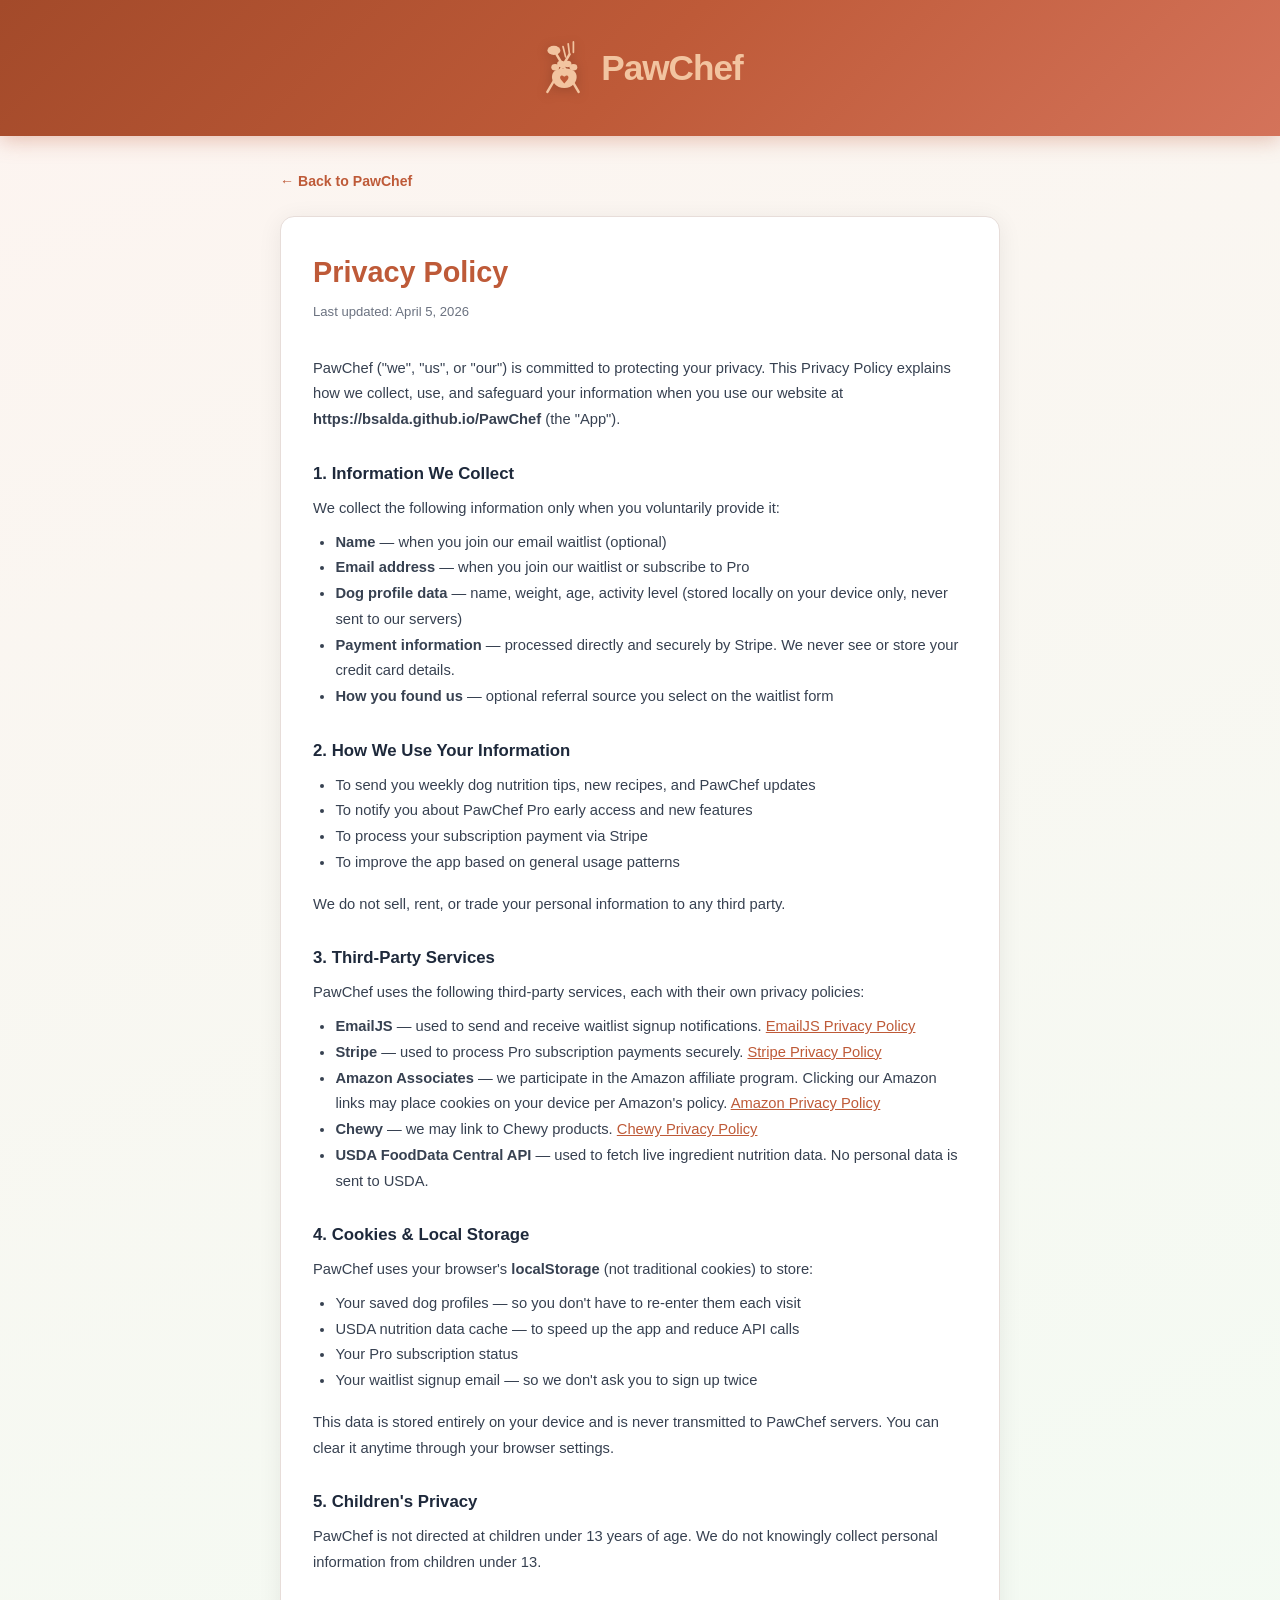
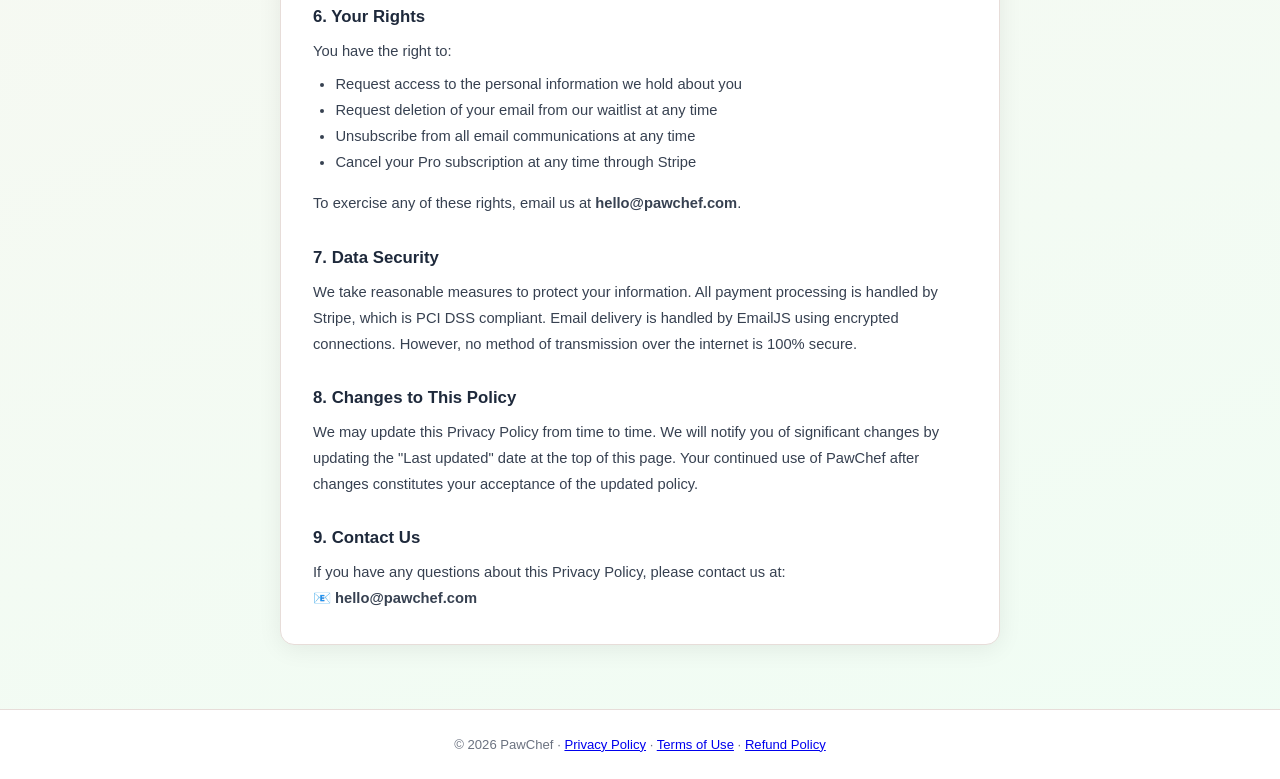
==== privacy.html @ 1a8716ff "Add files via upload" ====
<!DOCTYPE html>
<html lang="en">
<head>
  <meta charset="UTF-8" />
  <meta name="viewport" content="width=device-width, initial-scale=1.0" />
  <title>Privacy Policy — PawChef</title>
  <link rel="stylesheet" href="styles.css" />
  <style>
    .legal-body { max-width: 760px; margin: 0 auto; padding: 2rem 1.25rem 4rem; }
    .legal-body h1 { font-size: 1.8rem; font-weight: 800; color: var(--primary); margin-bottom: .35rem; }
    .legal-body .last-updated { font-size: .82rem; color: var(--text-muted); margin-bottom: 2rem; }
    .legal-body h2 { font-size: 1.05rem; font-weight: 700; margin: 1.75rem 0 .5rem; color: var(--text); }
    .legal-body p, .legal-body li { font-size: .92rem; line-height: 1.75; color: #374151; }
    .legal-body ul { padding-left: 1.4rem; margin: .5rem 0 1rem; }
    .legal-body a { color: var(--primary); }
    .legal-back { display: inline-flex; align-items: center; gap: .4rem; font-size: .88rem; font-weight: 600; color: var(--primary); text-decoration: none; margin-bottom: 1.5rem; }
    .legal-back:hover { text-decoration: underline; }
    .legal-card { background: #fff; border: 1px solid var(--border); border-radius: var(--radius); padding: 2rem; box-shadow: var(--shadow); }
  </style>
</head>
<body>
  <header class="header">
    <div class="header-inner">
      <div class="logo">
        <svg class="logo-img" xmlns="http://www.w3.org/2000/svg" viewBox="0 0 80 88">
          <line x1="16" y1="80" x2="50" y2="22" stroke="#F2C4A0" stroke-width="3.8" stroke-linecap="round"/>
          <line x1="44" y1="26" x2="40" y2="10" stroke="#F2C4A0" stroke-width="2.6" stroke-linecap="round"/>
          <line x1="50" y1="22" x2="48" y2="6"  stroke="#F2C4A0" stroke-width="2.6" stroke-linecap="round"/>
          <line x1="56" y1="19" x2="56" y2="3"  stroke="#F2C4A0" stroke-width="2.6" stroke-linecap="round"/>
          <line x1="64" y1="80" x2="30" y2="22" stroke="#F2C4A0" stroke-width="3.8" stroke-linecap="round"/>
          <ellipse cx="26" cy="16" rx="10" ry="7" fill="#F2C4A0"/>
          <ellipse cx="28" cy="42" rx="6" ry="5" fill="#F2C4A0"/>
          <ellipse cx="37" cy="37" rx="6" ry="5" fill="#F2C4A0"/>
          <ellipse cx="47" cy="37" rx="6" ry="5" fill="#F2C4A0"/>
          <ellipse cx="56" cy="42" rx="6" ry="5" fill="#F2C4A0"/>
          <path d="M42 74 C29 74 23 64 23 57 C23 48 30 44 42 44 C54 44 61 48 61 57 C61 64 55 74 42 74 Z" fill="#F2C4A0"/>
          <path d="M42 67 L37 61 C34.5 58 35.5 54.5 38.5 54.5 C40 54.5 42 56.5 42 56.5 C42 56.5 44 54.5 45.5 54.5 C48.5 54.5 49.5 58 47 61 Z" fill="#BE5A38"/>
        </svg>
        <span class="logo-text">PawChef</span>
      </div>
    </div>
  </header>

  <div class="legal-body">
    <a href="index.html" class="legal-back">← Back to PawChef</a>
    <div class="legal-card">
      <h1>Privacy Policy</h1>
      <p class="last-updated">Last updated: April 5, 2026</p>

      <p>PawChef ("we", "us", or "our") is committed to protecting your privacy. This Privacy Policy explains how we collect, use, and safeguard your information when you use our website at <strong>https://bsalda.github.io/PawChef</strong> (the "App").</p>

      <h2>1. Information We Collect</h2>
      <p>We collect the following information only when you voluntarily provide it:</p>
      <ul>
        <li><strong>Name</strong> — when you join our email waitlist (optional)</li>
        <li><strong>Email address</strong> — when you join our waitlist or subscribe to Pro</li>
        <li><strong>Dog profile data</strong> — name, weight, age, activity level (stored locally on your device only, never sent to our servers)</li>
        <li><strong>Payment information</strong> — processed directly and securely by Stripe. We never see or store your credit card details.</li>
        <li><strong>How you found us</strong> — optional referral source you select on the waitlist form</li>
      </ul>

      <h2>2. How We Use Your Information</h2>
      <ul>
        <li>To send you weekly dog nutrition tips, new recipes, and PawChef updates</li>
        <li>To notify you about PawChef Pro early access and new features</li>
        <li>To process your subscription payment via Stripe</li>
        <li>To improve the app based on general usage patterns</li>
      </ul>
      <p>We do not sell, rent, or trade your personal information to any third party.</p>

      <h2>3. Third-Party Services</h2>
      <p>PawChef uses the following third-party services, each with their own privacy policies:</p>
      <ul>
        <li><strong>EmailJS</strong> — used to send and receive waitlist signup notifications. <a href="https://www.emailjs.com/legal/privacy-policy/" target="_blank" rel="noopener">EmailJS Privacy Policy</a></li>
        <li><strong>Stripe</strong> — used to process Pro subscription payments securely. <a href="https://stripe.com/privacy" target="_blank" rel="noopener">Stripe Privacy Policy</a></li>
        <li><strong>Amazon Associates</strong> — we participate in the Amazon affiliate program. Clicking our Amazon links may place cookies on your device per Amazon's policy. <a href="https://www.amazon.com/gp/help/customer/display.html?nodeId=468496" target="_blank" rel="noopener">Amazon Privacy Policy</a></li>
        <li><strong>Chewy</strong> — we may link to Chewy products. <a href="https://www.chewy.com/app/content/privacy" target="_blank" rel="noopener">Chewy Privacy Policy</a></li>
        <li><strong>USDA FoodData Central API</strong> — used to fetch live ingredient nutrition data. No personal data is sent to USDA.</li>
      </ul>

      <h2>4. Cookies & Local Storage</h2>
      <p>PawChef uses your browser's <strong>localStorage</strong> (not traditional cookies) to store:</p>
      <ul>
        <li>Your saved dog profiles — so you don't have to re-enter them each visit</li>
        <li>USDA nutrition data cache — to speed up the app and reduce API calls</li>
        <li>Your Pro subscription status</li>
        <li>Your waitlist signup email — so we don't ask you to sign up twice</li>
      </ul>
      <p>This data is stored entirely on your device and is never transmitted to PawChef servers. You can clear it anytime through your browser settings.</p>

      <h2>5. Children's Privacy</h2>
      <p>PawChef is not directed at children under 13 years of age. We do not knowingly collect personal information from children under 13.</p>

      <h2>6. Your Rights</h2>
      <p>You have the right to:</p>
      <ul>
        <li>Request access to the personal information we hold about you</li>
        <li>Request deletion of your email from our waitlist at any time</li>
        <li>Unsubscribe from all email communications at any time</li>
        <li>Cancel your Pro subscription at any time through Stripe</li>
      </ul>
      <p>To exercise any of these rights, email us at <strong>hello@pawchef.com</strong>.</p>

      <h2>7. Data Security</h2>
      <p>We take reasonable measures to protect your information. All payment processing is handled by Stripe, which is PCI DSS compliant. Email delivery is handled by EmailJS using encrypted connections. However, no method of transmission over the internet is 100% secure.</p>

      <h2>8. Changes to This Policy</h2>
      <p>We may update this Privacy Policy from time to time. We will notify you of significant changes by updating the "Last updated" date at the top of this page. Your continued use of PawChef after changes constitutes your acceptance of the updated policy.</p>

      <h2>9. Contact Us</h2>
      <p>If you have any questions about this Privacy Policy, please contact us at:<br/>
      📧 <strong>hello@pawchef.com</strong></p>
    </div>
  </div>

  <footer class="footer">
    <p>© 2026 PawChef · <a href="privacy.html">Privacy Policy</a> · <a href="terms.html">Terms of Use</a> · <a href="refund.html">Refund Policy</a></p>
  </footer>
</body>
</html>
---- styles.css ----
/* ===================================================
   PawChef — Styles
   =================================================== */

*, *::before, *::after { box-sizing: border-box; margin: 0; padding: 0; }

:root {
  --primary:      #be5a38;
  --primary-dark: #a34a2a;
  --primary-light:#fdf4f0;
  --accent:       #4d7c0f;
  --accent-light: #ecfccb;
  --danger:       #dc2626;
  --danger-light: #fee2e2;
  --blue:         #0369a1;
  --blue-light:   #e0f2fe;
  --text:         #1e293b;
  --text-muted:   #6b7280;
  --border:       #e7ddd9;
  --surface:      #fdf4f0;
  --white:        #ffffff;
  --radius:       14px;
  --radius-sm:    8px;
  --shadow:       0 4px 24px rgba(0,0,0,.07);
  --shadow-lg:    0 8px 40px rgba(0,0,0,.12);
}

html { scroll-behavior: smooth; }

body {
  font-family: -apple-system, BlinkMacSystemFont, 'Segoe UI', Roboto, sans-serif;
  background: linear-gradient(160deg, #fdf4f0 0%, #f0fdf4 100%);
  min-height: 100vh;
  color: var(--text);
  line-height: 1.6;
}

/* ===== HEADER ===== */
.header {
  background: linear-gradient(135deg, #a34a2a 0%, #be5a38 50%, #d4735a 100%);
  color: #fff;
  padding: 2.5rem 1.5rem 2rem;
  text-align: center;
  box-shadow: 0 4px 20px rgba(190,90,56,.35);
}
.header-inner { max-width: 700px; margin: 0 auto; }
.logo { display: flex; align-items: center; justify-content: center; gap: .75rem; margin-bottom: .4rem; }
.logo-img { width: 52px; height: auto; filter: drop-shadow(0 2px 6px rgba(0,0,0,.18)); }
.logo-text { font-size: 2.2rem; font-weight: 800; letter-spacing: -1px; color: #F2C4A0; }
.tagline { font-size: 1rem; opacity: .9; font-weight: 400; }

/* ===== LAYOUT ===== */
.container {
  max-width: 860px;
  margin: 0 auto;
  padding: 2rem 1.25rem 3rem;
  display: flex;
  flex-direction: column;
  gap: 1.75rem;
}

/* ===== CARD ===== */
.card {
  background: var(--white);
  border-radius: var(--radius);
  box-shadow: var(--shadow);
  border: 1px solid var(--border);
  overflow: hidden;
  transition: box-shadow .2s;
}
.card:hover { box-shadow: var(--shadow-lg); }

.card-header {
  background: var(--surface);
  border-bottom: 1px solid var(--border);
  padding: 1.1rem 1.5rem;
  display: flex;
  align-items: center;
  gap: .75rem;
}
.card-header h2 { font-size: 1.15rem; font-weight: 700; color: var(--text); }
.card-body { padding: 1.5rem; }

.step-badge {
  background: var(--primary);
  color: #fff;
  font-size: .72rem;
  font-weight: 700;
  padding: .25rem .6rem;
  border-radius: 20px;
  text-transform: uppercase;
  letter-spacing: .5px;
  white-space: nowrap;
}

/* ===== FORM ===== */
.form-grid {
  display: grid;
  grid-template-columns: repeat(auto-fit, minmax(200px, 1fr));
  gap: 1.1rem;
}
.form-group { display: flex; flex-direction: column; gap: .4rem; }
.form-group.full-width { grid-column: 1 / -1; }
label { font-size: .84rem; font-weight: 600; color: var(--text); }

input[type="text"],
input[type="number"],
select {
  padding: .6rem .85rem;
  border: 1.5px solid var(--border);
  border-radius: var(--radius-sm);
  font-size: .95rem;
  color: var(--text);
  background: var(--white);
  transition: border-color .15s, box-shadow .15s;
  outline: none;
  width: 100%;
}
input:focus, select:focus {
  border-color: var(--primary);
  box-shadow: 0 0 0 3px rgba(249,115,22,.12);
}

/* ===== ACTIVITY BUTTONS ===== */
.activity-buttons {
  display: grid;
  grid-template-columns: repeat(auto-fit, minmax(110px, 1fr));
  gap: .6rem;
  margin-top: .25rem;
}
.activity-btn {
  display: flex; flex-direction: column; align-items: center;
  gap: .2rem; padding: .75rem .5rem;
  border: 2px solid var(--border);
  border-radius: var(--radius-sm);
  background: var(--white);
  cursor: pointer;
  transition: all .15s;
  font-size: .88rem; font-weight: 600; color: var(--text);
}
.activity-btn .activity-icon { display: flex; align-items: center; justify-content: center; height: 44px; }
.activity-btn small { font-size: .72rem; color: var(--text-muted); font-weight: 400; }
.activity-btn:hover { border-color: var(--primary); background: var(--primary-light); }
.activity-btn.selected {
  border-color: var(--primary);
  background: var(--primary-light);
  color: var(--primary-dark);
}

/* ===== HEALTH TAGS ===== */
.health-tags { display: flex; flex-wrap: wrap; gap: .5rem; margin-top: .25rem; }
.tag-checkbox {
  display: flex; align-items: center; gap: .35rem;
  padding: .4rem .75rem;
  border: 1.5px solid var(--border);
  border-radius: 20px;
  font-size: .82rem; font-weight: 500;
  cursor: pointer;
  transition: all .15s;
  background: var(--white);
  user-select: none;
}
.tag-checkbox:hover { border-color: var(--primary); background: var(--primary-light); }
.tag-checkbox input { accent-color: var(--primary); }

/* ===== BUTTONS ===== */
.btn-primary {
  display: inline-flex; align-items: center; justify-content: center; gap: .4rem;
  background: linear-gradient(135deg, var(--primary), var(--primary-dark));
  color: #fff; border: none;
  padding: .75rem 1.75rem;
  border-radius: 30px;
  font-size: 1rem; font-weight: 700;
  cursor: pointer;
  margin-top: 1.25rem;
  box-shadow: 0 4px 14px rgba(190,90,56,.35);
  transition: transform .12s, box-shadow .12s;
}
.btn-primary:hover {
  transform: translateY(-2px);
  box-shadow: 0 6px 20px rgba(190,90,56,.45);
}
.btn-primary:active { transform: translateY(0); }

.btn-secondary {
  display: inline-flex; align-items: center; gap: .4rem;
  background: var(--white); color: var(--text);
  border: 1.5px solid var(--border);
  padding: .65rem 1.4rem;
  border-radius: 30px;
  font-size: .95rem; font-weight: 600;
  cursor: pointer;
  margin-top: 1.25rem;
  transition: all .15s;
}
.btn-secondary:hover { border-color: var(--primary); color: var(--primary); }

/* ===== RESULTS ===== */
.results-hero {
  display: flex; flex-wrap: wrap; gap: 1rem;
  margin-bottom: 1.5rem;
}
.result-block {
  flex: 1 1 120px;
  background: var(--surface);
  border: 1.5px solid var(--border);
  border-radius: var(--radius-sm);
  padding: 1.1rem;
  text-align: center;
}
.result-block.primary {
  background: var(--primary-light);
  border-color: var(--primary);
}
.result-number {
  font-size: 2rem; font-weight: 800;
  color: var(--primary);
  line-height: 1.1;
}
.result-label {
  font-size: .78rem; font-weight: 600;
  color: var(--text-muted);
  text-transform: uppercase;
  letter-spacing: .5px;
  margin-top: .25rem;
}

/* ===== MACRO BARS ===== */
.macro-bar-section h3 { font-size: .95rem; font-weight: 700; margin-bottom: .75rem; }
.macro-bars { display: flex; flex-direction: column; gap: .6rem; margin-bottom: 1.25rem; }
.macro-row { display: flex; align-items: center; gap: .75rem; }
.macro-name { font-size: .82rem; font-weight: 600; width: 80px; flex-shrink: 0; }
.macro-track {
  flex: 1; height: 10px;
  background: var(--border);
  border-radius: 6px;
  overflow: hidden;
}
.macro-fill {
  height: 100%; border-radius: 6px;
  transition: width .5s ease;
}
.macro-pct { font-size: .8rem; font-weight: 700; width: 36px; text-align: right; flex-shrink: 0; }

/* ===== TIP BOX ===== */
.tip-box {
  background: var(--blue-light);
  border-left: 4px solid var(--blue);
  border-radius: var(--radius-sm);
  padding: .85rem 1rem;
  font-size: .88rem;
  color: #1e3a8a;
  margin-bottom: .5rem;
}

/* ===== FILTER BAR ===== */
.filter-row {
  display: flex; align-items: center; flex-wrap: wrap; gap: .6rem;
  margin-bottom: 1.25rem;
}
.filter-label { font-size: .84rem; font-weight: 600; color: var(--text-muted); }
.filter-buttons { display: flex; flex-wrap: wrap; gap: .4rem; }
.filter-btn {
  padding: .35rem .85rem;
  border: 1.5px solid var(--border);
  border-radius: 20px;
  background: var(--white);
  font-size: .82rem; font-weight: 600;
  cursor: pointer;
  transition: all .15s;
}
.filter-btn:hover, .filter-btn.active {
  background: var(--primary);
  border-color: var(--primary);
  color: #fff;
}

/* ===== RECIPE GRID ===== */
.recipe-grid {
  display: grid;
  grid-template-columns: repeat(auto-fill, minmax(230px, 1fr));
  gap: 1rem;
}
.recipe-card {
  border: 1.5px solid var(--border);
  border-radius: var(--radius-sm);
  padding: 1.1rem;
  cursor: pointer;
  transition: all .15s;
  background: var(--white);
  position: relative;
}
.recipe-card:hover {
  border-color: var(--primary);
  box-shadow: 0 4px 16px rgba(249,115,22,.15);
  transform: translateY(-2px);
}
.recipe-emoji { font-size: 2rem; margin-bottom: .5rem; display: block; }
.recipe-name { font-size: .95rem; font-weight: 700; margin-bottom: .3rem; }
.recipe-desc { font-size: .8rem; color: var(--text-muted); line-height: 1.4; margin-bottom: .6rem; }
.recipe-tags { display: flex; flex-wrap: wrap; gap: .3rem; }
.recipe-tag {
  font-size: .7rem; font-weight: 600;
  padding: .15rem .5rem;
  border-radius: 10px;
  background: var(--accent-light);
  color: var(--accent);
}
.recipe-tag.protein { background: var(--primary-light); color: var(--primary-dark); }
.recipe-tag.time { background: var(--blue-light); color: var(--blue); }

/* ===== COOK LAYOUT ===== */
.cook-layout {
  display: grid;
  grid-template-columns: 1fr 1fr;
  gap: 1.5rem;
  margin-bottom: 1.5rem;
}
@media (max-width: 600px) { .cook-layout { grid-template-columns: 1fr; } }

.cook-column h3 { font-size: .95rem; font-weight: 700; margin-bottom: .75rem; border-bottom: 2px solid var(--border); padding-bottom: .5rem; }
.portion-note { font-size: .8rem; color: var(--text-muted); margin-bottom: .6rem; }

.multiplier-row {
  display: flex; align-items: center; gap: .6rem;
  margin-bottom: .85rem;
}
.mult-btn {
  width: 30px; height: 30px;
  border: 1.5px solid var(--border);
  border-radius: 50%;
  background: var(--white);
  font-size: 1.1rem; font-weight: 700; line-height: 1;
  cursor: pointer; display: flex; align-items: center; justify-content: center;
  transition: all .15s;
}
.mult-btn:hover { border-color: var(--primary); color: var(--primary); }
#mult-value { font-size: .95rem; font-weight: 700; min-width: 24px; text-align: center; }
.mult-label { font-size: .78rem; color: var(--text-muted); }

.ingredient-list { list-style: none; display: flex; flex-direction: column; gap: .45rem; }
.ingredient-list li {
  display: flex; align-items: center; gap: .55rem;
  font-size: .88rem; padding: .4rem .6rem;
  border-radius: 6px;
  background: var(--surface);
}
.ingredient-list li::before { content: "•"; color: var(--primary); font-size: 1.1rem; flex-shrink: 0; }
.ing-qty { font-weight: 700; color: var(--primary); margin-right: .15rem; }

.nutrition-mini {
  margin-top: 1rem;
  background: var(--surface);
  border-radius: var(--radius-sm);
  padding: .75rem;
  display: grid;
  grid-template-columns: 1fr 1fr;
  gap: .35rem;
}
.nut-source { grid-column: 1 / -1; margin-bottom: .2rem; }
.nut-badge {
  font-size: .68rem; font-weight: 700;
  padding: .2rem .55rem;
  border-radius: 20px;
  display: inline-block;
}
.nut-loading { background: #e0f2fe; color: #0369a1; }
.nut-live    { background: #dcfce7; color: #16a34a; }
.nut-est     { background: var(--surface); color: var(--text-muted); border: 1px solid var(--border); }
.nut-row { font-size: .78rem; display: flex; justify-content: space-between; }
.nut-row span { font-weight: 700; color: var(--primary); }

.steps-list { list-style: none; display: flex; flex-direction: column; gap: .75rem; }
.steps-list li {
  display: flex; gap: .75rem;
  font-size: .88rem; line-height: 1.5;
}
.step-num {
  width: 26px; height: 26px;
  background: var(--primary);
  color: #fff;
  border-radius: 50%;
  display: flex; align-items: center; justify-content: center;
  font-size: .75rem; font-weight: 700;
  flex-shrink: 0; margin-top: 1px;
}

.cook-tips {
  margin-top: 1rem;
  background: var(--accent-light);
  border-left: 3px solid var(--accent);
  border-radius: var(--radius-sm);
  padding: .75rem;
  font-size: .82rem;
  color: #14532d;
}

/* ===== STORAGE BOX ===== */
.storage-box {
  background: var(--blue-light);
  border-radius: var(--radius-sm);
  padding: 1.1rem;
  margin-bottom: 1.25rem;
}
.storage-box h3 { font-size: .95rem; font-weight: 700; margin-bottom: .75rem; color: #1e3a8a; }
.storage-grid {
  display: grid;
  grid-template-columns: repeat(auto-fit, minmax(160px, 1fr));
  gap: .75rem;
}
.storage-item {
  background: #fff;
  border-radius: var(--radius-sm);
  padding: .65rem .85rem;
  font-size: .82rem;
}
.storage-item strong { display: block; font-size: .78rem; text-transform: uppercase; letter-spacing: .4px; color: var(--blue); margin-bottom: .2rem; }

/* ===== SAFETY BOX ===== */
.safety-box {
  border: 1.5px solid var(--border);
  border-radius: var(--radius-sm);
  padding: 1.1rem;
  margin-bottom: 1.25rem;
}
.safety-box h3 { font-size: .95rem; font-weight: 700; margin-bottom: .85rem; }
.safe-unsafe-grid { display: grid; grid-template-columns: 1fr 1fr; gap: 1rem; }
.safe-unsafe-grid h4 { font-size: .85rem; font-weight: 700; margin-bottom: .5rem; }
h4.safe { color: var(--accent); }
h4.unsafe { color: var(--danger); }
.safe-unsafe-grid ul { list-style: none; display: flex; flex-direction: column; gap: .3rem; }
.safe-unsafe-grid li { font-size: .82rem; display: flex; align-items: center; gap: .4rem; }

.action-row {
  display: flex; flex-wrap: wrap; align-items: center; gap: 1rem;
  margin-top: .5rem;
}

/* ===== SAFETY REFERENCE ===== */
.safety-columns {
  display: grid;
  grid-template-columns: repeat(auto-fit, minmax(200px, 1fr));
  gap: 1rem;
}
.safety-cat { font-size: .92rem; }
.safety-cat h4 { font-weight: 700; margin-bottom: .5rem; padding-bottom: .4rem; border-bottom: 2px solid var(--border); }
.safety-cat ul { list-style: none; display: flex; flex-direction: column; gap: .3rem; }
.safety-cat li { font-size: .82rem; display: flex; align-items: flex-start; gap: .4rem; padding: .2rem 0; }
.dot-green::before { content: "✅"; }
.dot-red::before { content: "❌"; }
.dot-warn::before { content: "⚠️"; }

/* ===== AAFCO COMPLIANCE ===== */
.aafco-loading {
  display: flex; flex-direction: column; align-items: center;
  gap: 1rem; padding: 2.5rem 1rem;
  color: var(--text-muted); font-size: .9rem;
}
.aafco-spinner {
  width: 42px; height: 42px;
  border: 4px solid var(--border);
  border-top-color: var(--primary);
  border-radius: 50%;
  animation: spin .75s linear infinite;
}
@keyframes spin { to { transform: rotate(360deg); } }

.aafco-profile { font-size: .83rem; color: var(--text-muted); margin-bottom: 1rem; }

.aafco-checks { display: flex; flex-direction: column; gap: .85rem; margin-bottom: 1.25rem; }
.aafco-check {
  border: 1.5px solid var(--border);
  border-radius: var(--radius-sm);
  padding: .85rem 1rem;
}
.aafco-check.pass { border-color: #86efac; background: #f0fdf4; }
.aafco-check.fail { border-color: #fca5a5; background: #fef2f2; }

.aafco-check-header {
  display: flex; align-items: center; gap: .6rem;
  margin-bottom: .55rem; font-size: .85rem;
}
.aafco-check-label { font-weight: 700; flex: 1; }
.aafco-check-value { font-size: .76rem; color: var(--text-muted); }

.aafco-bar-track {
  height: 9px; background: var(--border);
  border-radius: 6px; overflow: hidden;
}
.aafco-bar-fill {
  height: 100%; border-radius: 6px;
  transition: width .55s ease;
}
.aafco-bar-fill.pass { background: #16a34a; }
.aafco-bar-fill.fail { background: #dc2626; }

.aafco-note {
  font-size: .82rem; line-height: 1.55;
  border-radius: var(--radius-sm);
  padding: .75rem 1rem;
  margin-bottom: 1.25rem;
}
.aafco-note.ok   { background: #f0fdf4; border-left: 3px solid #16a34a; color: #14532d; }
.aafco-note.warn { background: var(--blue-light); border-left: 3px solid var(--blue); color: #1e3a8a; }

.aafco-actions { display: flex; flex-wrap: wrap; gap: .75rem; }

/* ===== ACTIVITY IMAGE ICONS ===== */
.activity-img {
  width: 58px; height: 58px;
  object-fit: contain;
  display: block;
}

/* ===== SUPPLEMENTS ===== */
.supp-section {
  margin-bottom: 1.5rem;
  border: 1.5px solid var(--border);
  border-radius: var(--radius);
  overflow: hidden;
}
.supp-header {
  background: var(--surface);
  border-bottom: 1px solid var(--border);
  padding: 1rem 1.25rem;
}
.supp-header h3 { font-size: .95rem; font-weight: 700; margin-bottom: .2rem; }
.supp-sub { font-size: .78rem; color: var(--text-muted); }

.supp-grid {
  display: grid;
  grid-template-columns: repeat(auto-fill, minmax(260px, 1fr));
  gap: 1rem;
  padding: 1rem;
}

.supp-card {
  border: 1.5px solid var(--border);
  border-radius: var(--radius-sm);
  padding: 1rem;
  background: var(--white);
  display: flex;
  flex-direction: column;
  gap: .45rem;
  transition: border-color .15s, box-shadow .15s;
}
.supp-card:hover    { border-color: var(--primary); box-shadow: 0 2px 12px rgba(190,90,56,.1); }
.supp-suggested     { border-color: #fcd34d; background: #fffdf0; }
.supp-active        { border-color: var(--accent) !important; background: #f0fdf4 !important; }

.supp-card-top {
  display: flex; align-items: flex-start; gap: .6rem;
}
.supp-emoji { font-size: 1.6rem; line-height: 1; flex-shrink: 0; }
.supp-info  { flex: 1; display: flex; flex-direction: column; gap: .25rem; }
.supp-name  { font-size: .9rem; font-weight: 700; line-height: 1.2; }

.supp-cat-badge {
  font-size: .65rem; font-weight: 700;
  padding: .15rem .5rem;
  border-radius: 10px;
  display: inline-block;
  width: fit-content;
}
.supp-recommended {
  font-size: .68rem; font-weight: 700;
  color: #b45309;
}

.supp-toggle {
  flex-shrink: 0;
  padding: .35rem .75rem;
  border: 1.5px solid var(--primary);
  border-radius: 20px;
  background: var(--white);
  color: var(--primary);
  font-size: .78rem; font-weight: 700;
  cursor: pointer;
  transition: all .15s;
  white-space: nowrap;
}
.supp-toggle:hover  { background: var(--primary); color: #fff; }
.supp-toggle.active { background: var(--accent); border-color: var(--accent); color: #fff; }

.supp-nutrient { font-size: .78rem; font-weight: 700; color: var(--primary); }
.supp-benefit  { font-size: .8rem; color: var(--text); line-height: 1.45; }
.supp-dose     { font-size: .78rem; background: var(--surface); border-radius: 6px; padding: .35rem .55rem; }
.supp-prep     { font-size: .76rem; color: var(--text-muted); line-height: 1.4; }

.supp-warning-wrap {
  font-size: .75rem;
  border-top: 1px solid var(--border);
  padding-top: .4rem;
  margin-top: .2rem;
}
.supp-warning-wrap summary {
  cursor: pointer; color: #d97706; font-weight: 600;
}
.supp-warning {
  margin-top: .35rem; color: #92400e;
  background: #fffbeb; border-radius: 6px;
  padding: .5rem .65rem; line-height: 1.45;
}

/* ===== PRO STATUS BAR ===== */
.pro-status-bar {
  display: flex; align-items: center; justify-content: center; gap: .75rem;
  background: rgba(0,0,0,.18);
  border-radius: 30px;
  padding: .35rem .85rem .35rem 1rem;
  margin-bottom: .9rem;
  font-size: .78rem;
  color: #F2C4A0;
  flex-wrap: wrap;
}
.pro-status-bar.is-pro {
  background: rgba(77,124,15,.35);
  border: 1px solid rgba(77,124,15,.5);
}
.pro-status-btn {
  background: #F2C4A0;
  color: #a34a2a;
  border: none;
  border-radius: 20px;
  padding: .25rem .75rem;
  font-size: .75rem; font-weight: 700;
  cursor: pointer;
  transition: all .15s;
  white-space: nowrap;
}
.pro-status-btn:hover { background: #fff; }
.pro-status-btn.hidden { display: none !important; }

/* ===== PRO BADGE ===== */
.pro-badge {
  background: linear-gradient(135deg, #f59e0b, #d97706);
  color: #fff;
  font-size: .62rem; font-weight: 800;
  padding: .18rem .5rem;
  border-radius: 10px;
  text-transform: uppercase;
  letter-spacing: .5px;
  display: inline-block;
}

/* ===== LOCKED RECIPE CARD ===== */
.recipe-card.locked {
  position: relative;
  overflow: hidden;
}
.recipe-card.locked::after {
  content: "";
  position: absolute;
  inset: 0;
  background: rgba(255,255,255,.6);
  backdrop-filter: blur(1px);
  border-radius: inherit;
  pointer-events: none;
}
.recipe-lock-badge {
  position: absolute;
  top: .6rem; right: .6rem;
  background: linear-gradient(135deg, #f59e0b, #d97706);
  color: #fff;
  font-size: .65rem; font-weight: 800;
  padding: .2rem .55rem;
  border-radius: 10px;
  z-index: 2;
  display: flex; align-items: center; gap: .25rem;
}

/* ===== PROFILE ACTIONS ===== */
.profile-actions { display: flex; flex-wrap: wrap; align-items: center; gap: .75rem; }

/* ===== SAVED PROFILES CHIPS ===== */
.saved-profiles-row {
  display: flex; align-items: center; flex-wrap: wrap; gap: .5rem;
  margin-top: .75rem;
  padding: .65rem .85rem;
  background: var(--surface);
  border-radius: var(--radius-sm);
  border: 1.5px solid var(--border);
}
.saved-label { font-size: .78rem; font-weight: 600; color: var(--text-muted); white-space: nowrap; }
.saved-chip {
  display: flex; align-items: center; gap: .3rem;
  padding: .25rem .65rem;
  background: var(--white);
  border: 1.5px solid var(--border);
  border-radius: 20px;
  font-size: .78rem; font-weight: 600;
  cursor: pointer;
  transition: all .15s;
}
.saved-chip:hover { border-color: var(--primary); color: var(--primary); }
.saved-chip-del {
  background: none; border: none;
  color: var(--text-muted);
  cursor: pointer; font-size: .8rem; line-height: 1;
  padding: 0 .1rem;
  transition: color .1s;
}
.saved-chip-del:hover { color: var(--danger); }

/* ===== UPGRADE MODAL ===== */
.upgrade-modal {
  position: fixed; inset: 0;
  z-index: 9999;
  display: flex; align-items: center; justify-content: center;
  padding: 1rem;
}
.upgrade-overlay {
  position: absolute; inset: 0;
  background: rgba(0,0,0,.55);
  backdrop-filter: blur(3px);
}
.upgrade-box {
  position: relative;
  background: #fff;
  border-radius: 20px;
  padding: 2rem 1.75rem;
  max-width: 420px; width: 100%;
  box-shadow: 0 24px 60px rgba(0,0,0,.2);
  text-align: center;
  animation: fadeSlideIn .25s ease;
  max-height: 90vh;
  overflow-y: auto;
}
.upgrade-close {
  position: absolute; top: .85rem; right: .85rem;
  background: none; border: none;
  font-size: 1.1rem; color: var(--text-muted);
  cursor: pointer; padding: .2rem .4rem;
  border-radius: 6px;
  transition: background .1s;
}
.upgrade-close:hover { background: var(--surface); }
.upgrade-paw { font-size: 2.5rem; margin-bottom: .5rem; }
.upgrade-box h2 { font-size: 1.4rem; font-weight: 800; margin-bottom: .4rem; color: var(--text); }
.upgrade-sub { font-size: .87rem; color: var(--text-muted); line-height: 1.5; margin-bottom: 1.1rem; }

.upgrade-features {
  list-style: none;
  text-align: left;
  display: flex; flex-direction: column; gap: .45rem;
  background: var(--surface);
  border-radius: var(--radius-sm);
  padding: .9rem 1rem;
  margin-bottom: 1.25rem;
  font-size: .84rem;
  line-height: 1.4;
}

.upgrade-plans {
  display: flex; gap: .75rem;
  margin-bottom: .9rem;
}
.upgrade-plan {
  flex: 1;
  display: flex; flex-direction: column; align-items: center;
  gap: .2rem;
  padding: .9rem .5rem;
  border: 2px solid var(--border);
  border-radius: var(--radius-sm);
  background: var(--white);
  cursor: pointer;
  transition: all .15s;
  position: relative;
}
.upgrade-plan:hover { border-color: var(--primary); box-shadow: 0 4px 16px rgba(190,90,56,.15); }
.upgrade-plan.featured {
  border-color: #f59e0b;
  background: #fffbeb;
}
.upgrade-plan.featured:hover { border-color: #d97706; box-shadow: 0 4px 16px rgba(245,158,11,.2); }
.plan-badge {
  position: absolute; top: -.75rem; left: 50%; transform: translateX(-50%);
  background: linear-gradient(135deg, #f59e0b, #d97706);
  color: #fff;
  font-size: .6rem; font-weight: 800;
  padding: .2rem .6rem;
  border-radius: 20px;
  white-space: nowrap;
}
.plan-price { font-size: 1.5rem; font-weight: 800; color: var(--text); line-height: 1; }
.plan-price small { font-size: .7rem; font-weight: 500; color: var(--text-muted); }
.plan-label { font-size: .75rem; font-weight: 700; color: var(--text); }
.plan-note { font-size: .68rem; color: var(--text-muted); }
.upgrade-secure { font-size: .75rem; color: var(--text-muted); margin-bottom: .75rem; }
.upgrade-demo-btn {
  background: none; border: 1.5px dashed var(--border);
  border-radius: 20px;
  padding: .4rem 1rem;
  font-size: .78rem; color: var(--text-muted);
  cursor: pointer;
  transition: all .15s;
}
.upgrade-demo-btn:hover { border-color: var(--accent); color: var(--accent); }

/* ===== WAITLIST SECTION ===== */
.waitlist-body { padding: 1.5rem; }
.waitlist-content {
  display: flex; flex-wrap: wrap; align-items: flex-start; gap: 1.5rem;
}
.waitlist-text { flex: 1 1 240px; }
.waitlist-icon { font-size: 2rem; margin-bottom: .4rem; }
.waitlist-text h3 { font-size: 1.05rem; font-weight: 700; margin-bottom: .3rem; color: var(--text); }
.waitlist-text p  { font-size: .83rem; color: var(--text-muted); line-height: 1.5; }

.waitlist-form {
  display: flex; flex-direction: column; gap: .6rem;
  flex: 1 1 280px;
}
.waitlist-fields {
  display: flex; flex-direction: column; gap: .45rem;
}
.waitlist-fields input,
.waitlist-fields select {
  width: 100%;
  padding: .6rem .95rem;
  border: 1.5px solid var(--border);
  border-radius: 10px;
  font-size: .9rem;
  background: #fff;
  color: var(--text);
  box-sizing: border-box;
  transition: border-color .15s;
}
.waitlist-fields input:focus,
.waitlist-fields select:focus {
  outline: none;
  border-color: var(--primary);
  box-shadow: 0 0 0 3px rgba(190,90,56,.12);
}
.waitlist-fields select { cursor: pointer; }

.btn-waitlist {
  background: linear-gradient(135deg, var(--primary), var(--primary-dark));
  color: #fff; border: none;
  padding: .7rem 1.4rem;
  border-radius: 10px;
  font-size: .95rem; font-weight: 700;
  cursor: pointer;
  width: 100%;
  transition: transform .12s, box-shadow .12s, opacity .15s;
  box-shadow: 0 4px 14px rgba(190,90,56,.3);
}
.btn-waitlist:hover:not(:disabled) { transform: translateY(-1px); box-shadow: 0 6px 18px rgba(190,90,56,.4); }
.btn-waitlist:disabled { opacity: .65; cursor: not-allowed; transform: none; }

/* Success state */
.waitlist-success {
  display: flex; flex-direction: column; align-items: center;
  text-align: center; padding: 1.5rem 1rem; gap: .5rem;
}
.waitlist-success-icon { font-size: 2.8rem; }
.waitlist-success h3   { font-size: 1.15rem; font-weight: 700; color: var(--text); margin: 0; }
.waitlist-success p    { font-size: .88rem; color: var(--text-muted); margin: 0; max-width: 400px; line-height: 1.5; }
.waitlist-success-badge {
  display: inline-block;
  background: #dcfce7; color: #15803d;
  font-size: .8rem; font-weight: 700;
  padding: .3rem .9rem; border-radius: 30px;
  margin-top: .25rem;
}

/* ===== AFFILIATE LINKS ===== */
.aff-row {
  display: flex; gap: .4rem; flex-wrap: wrap;
  margin-top: .25rem;
}
.aff-btn {
  display: inline-flex; align-items: center; gap: .25rem;
  padding: .22rem .6rem;
  border-radius: 20px;
  font-size: .68rem; font-weight: 700;
  text-decoration: none;
  transition: all .12s;
  border: 1.5px solid transparent;
}
.aff-btn.amazon {
  background: #fff8e1; color: #b45309;
  border-color: #fcd34d;
}
.aff-btn.amazon:hover { background: #fcd34d; }
.aff-btn.chewy {
  background: #e0f2fe; color: #0369a1;
  border-color: #7dd3fc;
}
.aff-btn.chewy:hover { background: #7dd3fc; }

/* Affiliate disclaimer */
.aff-disclaimer {
  margin-top: 1.5rem;
  padding: .75rem 1rem;
  background: #fffbeb;
  border: 1px solid #fcd34d;
  border-radius: var(--radius-sm);
  font-size: .78rem;
  color: #92400e;
  line-height: 1.5;
}

/* ===== PRO RECIPES HINT ===== */
.pro-recipes-hint {
  grid-column: 1 / -1;
  display: flex; align-items: center; justify-content: center; gap: .75rem;
  padding: .85rem 1.1rem;
  background: #fffbeb;
  border: 1.5px dashed #fcd34d;
  border-radius: var(--radius-sm);
  font-size: .83rem;
  color: #92400e;
  flex-wrap: wrap;
}
.pro-hint-btn {
  background: linear-gradient(135deg, #f59e0b, #d97706);
  color: #fff; border: none;
  padding: .3rem .85rem;
  border-radius: 20px;
  font-size: .78rem; font-weight: 700;
  cursor: pointer;
  transition: opacity .12s;
}
.pro-hint-btn:hover { opacity: .85; }

/* ===== HIDDEN ===== */
.hidden { display: none !important; }

/* ===== FOOTER ===== */
.footer {
  text-align: center;
  padding: 1.5rem;
  font-size: .82rem;
  color: var(--text-muted);
  border-top: 1px solid var(--border);
  background: var(--white);
  display: flex;
  flex-direction: column;
  gap: .4rem;
}
.footer-links { display: flex; justify-content: center; flex-wrap: wrap; gap: .4rem .75rem; }
.footer-links a { color: var(--primary); text-decoration: none; font-weight: 600; }
.footer-links a:hover { text-decoration: underline; }
.footer-copy { font-size: .76rem; color: var(--text-muted); }

/* ===== ANIMATIONS ===== */
@keyframes fadeSlideIn {
  from { opacity: 0; transform: translateY(16px); }
  to   { opacity: 1; transform: translateY(0); }
}
.card:not(.hidden) { animation: fadeSlideIn .3s ease both; }

/* ===== PRINT ===== */
@media print {
  .header, .footer, #section-profile, #section-results,
  #section-recipes, #section-safety, .action-row, .btn-primary, .btn-secondary { display: none !important; }
  #section-cook { display: block !important; box-shadow: none; border: none; }
  body { background: white; }
}

/* ===== RESPONSIVE ===== */
@media (max-width: 480px) {
  .logo-text { font-size: 1.6rem; }
  .safe-unsafe-grid { grid-template-columns: 1fr; }
  .results-hero { flex-direction: column; }
}
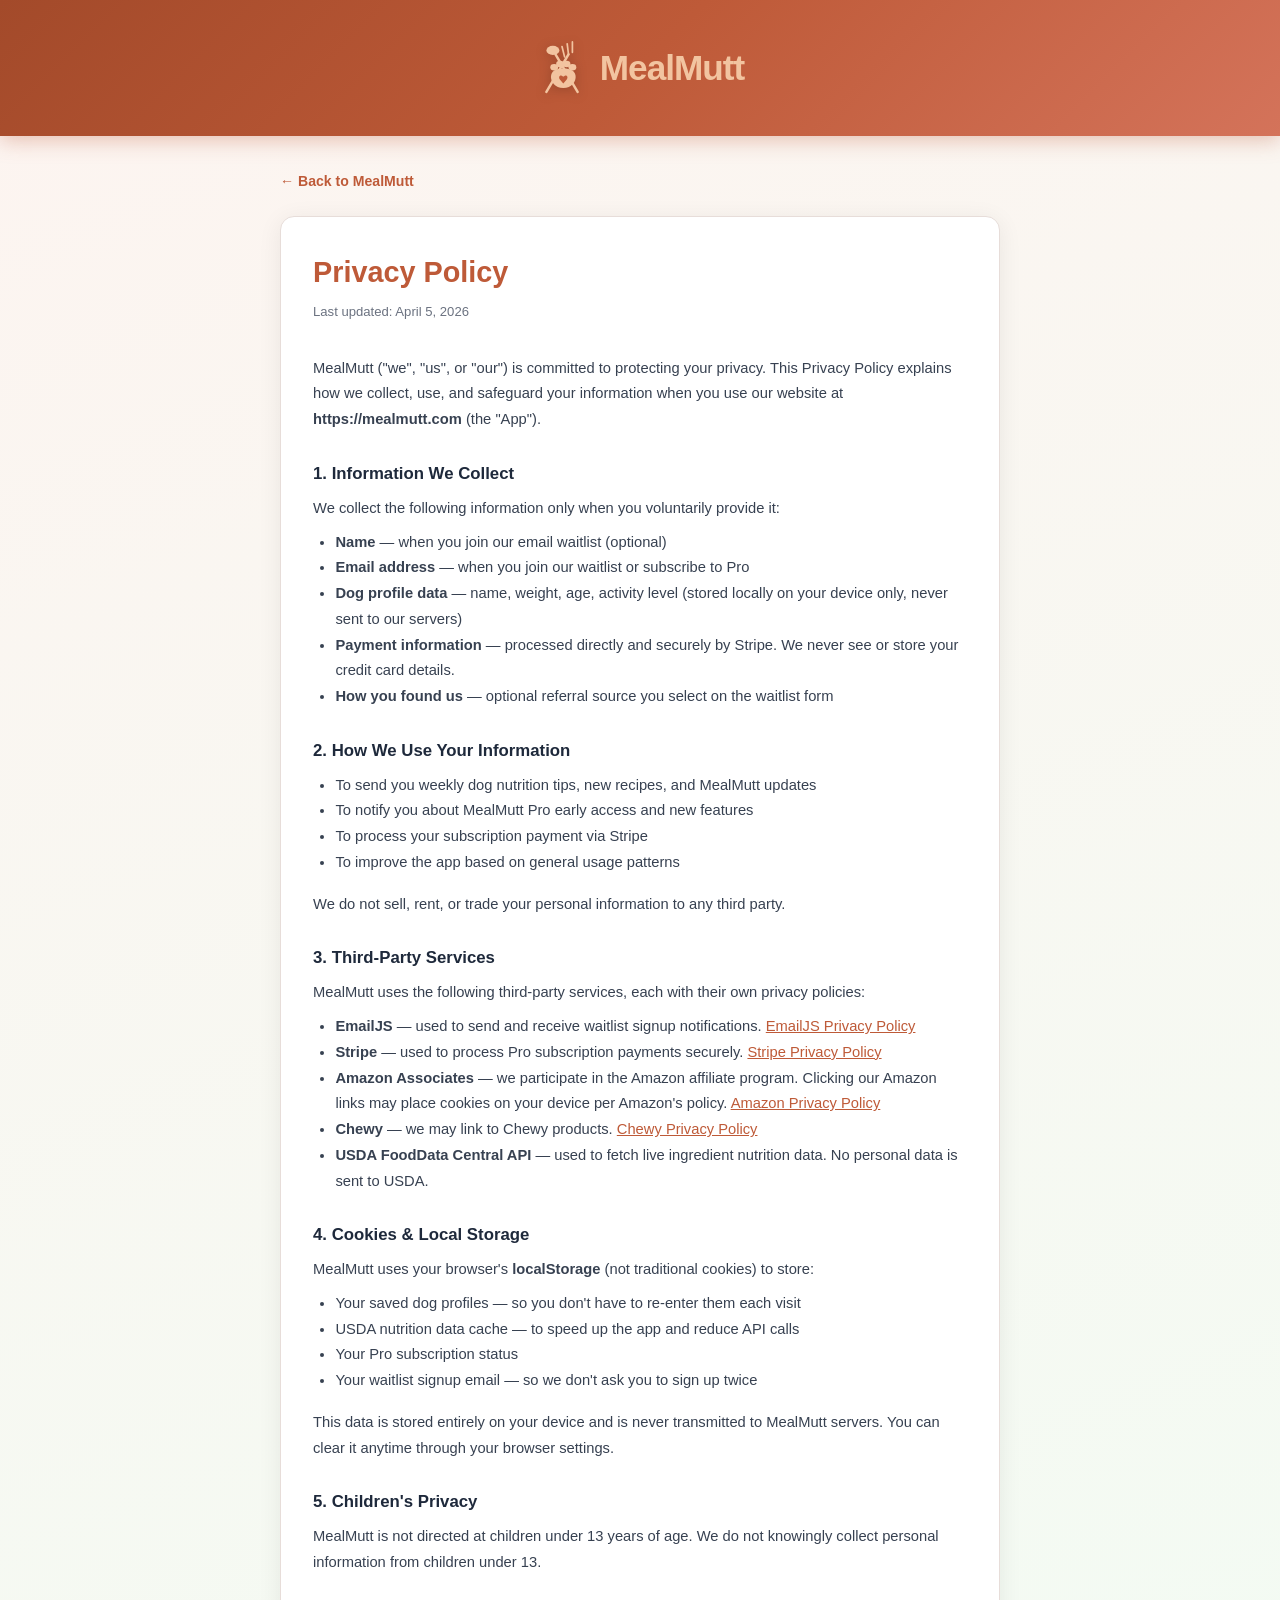
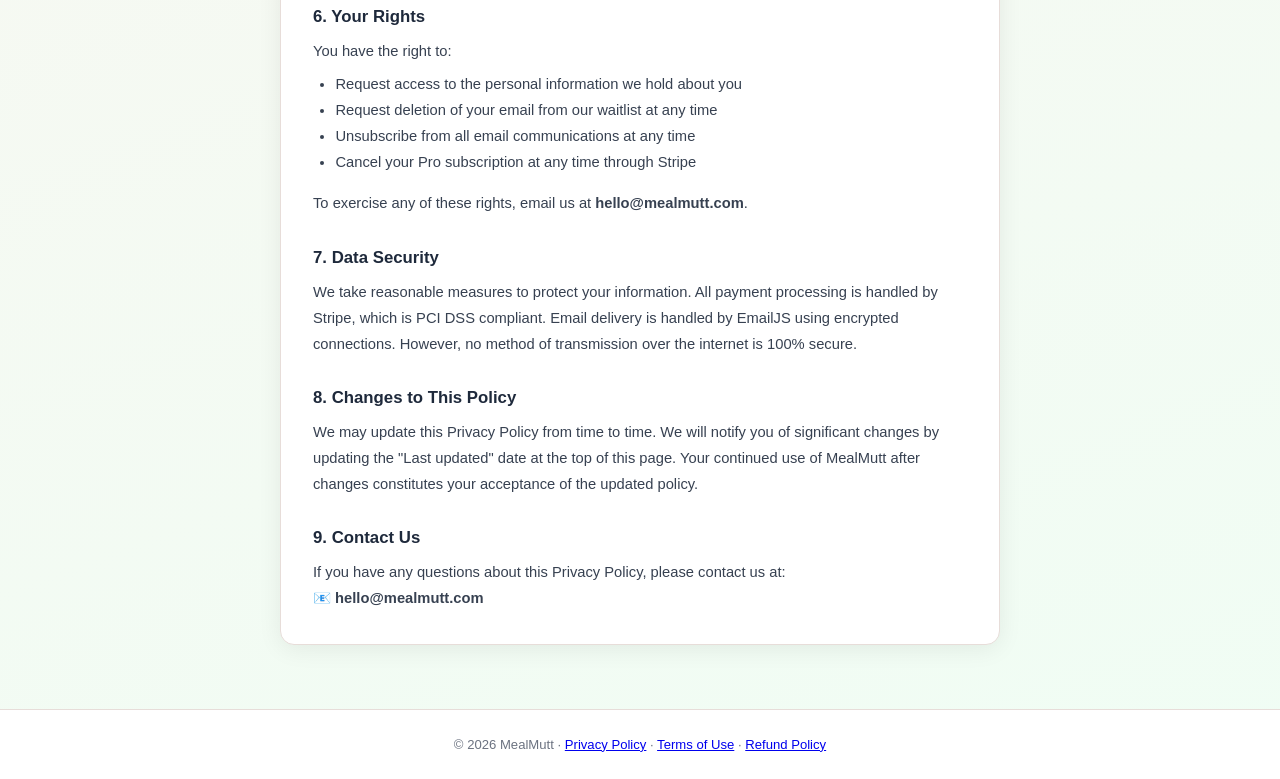
==== commit ed510d83: "Rebrand PawChef to MealMutt across all files - Update all brand references in HTML, JS, CSS, and JSO" ====
--- a/privacy.html
+++ b/privacy.html
@@ -3,7 +3,7 @@
 <head>
   <meta charset="UTF-8" />
   <meta name="viewport" content="width=device-width, initial-scale=1.0" />
-  <title>Privacy Policy — PawChef</title>
+  <title>Privacy Policy — MealMutt</title>
   <link rel="stylesheet" href="styles.css" />
   <style>
     .legal-body { max-width: 760px; margin: 0 auto; padding: 2rem 1.25rem 4rem; }
@@ -36,18 +36,18 @@
           <path d="M42 74 C29 74 23 64 23 57 C23 48 30 44 42 44 C54 44 61 48 61 57 C61 64 55 74 42 74 Z" fill="#F2C4A0"/>
           <path d="M42 67 L37 61 C34.5 58 35.5 54.5 38.5 54.5 C40 54.5 42 56.5 42 56.5 C42 56.5 44 54.5 45.5 54.5 C48.5 54.5 49.5 58 47 61 Z" fill="#BE5A38"/>
         </svg>
-        <span class="logo-text">PawChef</span>
+        <span class="logo-text">MealMutt</span>
       </div>
     </div>
   </header>
 
   <div class="legal-body">
-    <a href="index.html" class="legal-back">← Back to PawChef</a>
+    <a href="index.html" class="legal-back">← Back to MealMutt</a>
     <div class="legal-card">
       <h1>Privacy Policy</h1>
       <p class="last-updated">Last updated: April 5, 2026</p>
 
-      <p>PawChef ("we", "us", or "our") is committed to protecting your privacy. This Privacy Policy explains how we collect, use, and safeguard your information when you use our website at <strong>https://bsalda.github.io/PawChef</strong> (the "App").</p>
+      <p>MealMutt ("we", "us", or "our") is committed to protecting your privacy. This Privacy Policy explains how we collect, use, and safeguard your information when you use our website at <strong>https://mealmutt.com</strong> (the "App").</p>
 
       <h2>1. Information We Collect</h2>
       <p>We collect the following information only when you voluntarily provide it:</p>
@@ -61,15 +61,15 @@
 
       <h2>2. How We Use Your Information</h2>
       <ul>
-        <li>To send you weekly dog nutrition tips, new recipes, and PawChef updates</li>
-        <li>To notify you about PawChef Pro early access and new features</li>
+        <li>To send you weekly dog nutrition tips, new recipes, and MealMutt updates</li>
+        <li>To notify you about MealMutt Pro early access and new features</li>
         <li>To process your subscription payment via Stripe</li>
         <li>To improve the app based on general usage patterns</li>
       </ul>
       <p>We do not sell, rent, or trade your personal information to any third party.</p>
 
       <h2>3. Third-Party Services</h2>
-      <p>PawChef uses the following third-party services, each with their own privacy policies:</p>
+      <p>MealMutt uses the following third-party services, each with their own privacy policies:</p>
       <ul>
         <li><strong>EmailJS</strong> — used to send and receive waitlist signup notifications. <a href="https://www.emailjs.com/legal/privacy-policy/" target="_blank" rel="noopener">EmailJS Privacy Policy</a></li>
         <li><strong>Stripe</strong> — used to process Pro subscription payments securely. <a href="https://stripe.com/privacy" target="_blank" rel="noopener">Stripe Privacy Policy</a></li>
@@ -79,17 +79,17 @@
       </ul>
 
       <h2>4. Cookies & Local Storage</h2>
-      <p>PawChef uses your browser's <strong>localStorage</strong> (not traditional cookies) to store:</p>
+      <p>MealMutt uses your browser's <strong>localStorage</strong> (not traditional cookies) to store:</p>
       <ul>
         <li>Your saved dog profiles — so you don't have to re-enter them each visit</li>
         <li>USDA nutrition data cache — to speed up the app and reduce API calls</li>
         <li>Your Pro subscription status</li>
         <li>Your waitlist signup email — so we don't ask you to sign up twice</li>
       </ul>
-      <p>This data is stored entirely on your device and is never transmitted to PawChef servers. You can clear it anytime through your browser settings.</p>
+      <p>This data is stored entirely on your device and is never transmitted to MealMutt servers. You can clear it anytime through your browser settings.</p>
 
       <h2>5. Children's Privacy</h2>
-      <p>PawChef is not directed at children under 13 years of age. We do not knowingly collect personal information from children under 13.</p>
+      <p>MealMutt is not directed at children under 13 years of age. We do not knowingly collect personal information from children under 13.</p>
 
       <h2>6. Your Rights</h2>
       <p>You have the right to:</p>
@@ -99,22 +99,22 @@
         <li>Unsubscribe from all email communications at any time</li>
         <li>Cancel your Pro subscription at any time through Stripe</li>
       </ul>
-      <p>To exercise any of these rights, email us at <strong>hello@pawchef.com</strong>.</p>
+      <p>To exercise any of these rights, email us at <strong>hello@mealmutt.com</strong>.</p>
 
       <h2>7. Data Security</h2>
       <p>We take reasonable measures to protect your information. All payment processing is handled by Stripe, which is PCI DSS compliant. Email delivery is handled by EmailJS using encrypted connections. However, no method of transmission over the internet is 100% secure.</p>
 
       <h2>8. Changes to This Policy</h2>
-      <p>We may update this Privacy Policy from time to time. We will notify you of significant changes by updating the "Last updated" date at the top of this page. Your continued use of PawChef after changes constitutes your acceptance of the updated policy.</p>
+      <p>We may update this Privacy Policy from time to time. We will notify you of significant changes by updating the "Last updated" date at the top of this page. Your continued use of MealMutt after changes constitutes your acceptance of the updated policy.</p>
 
       <h2>9. Contact Us</h2>
       <p>If you have any questions about this Privacy Policy, please contact us at:<br/>
-      📧 <strong>hello@pawchef.com</strong></p>
+      📧 <strong>hello@mealmutt.com</strong></p>
     </div>
   </div>
 
   <footer class="footer">
-    <p>© 2026 PawChef · <a href="privacy.html">Privacy Policy</a> · <a href="terms.html">Terms of Use</a> · <a href="refund.html">Refund Policy</a></p>
+    <p>© 2026 MealMutt · <a href="privacy.html">Privacy Policy</a> · <a href="terms.html">Terms of Use</a> · <a href="refund.html">Refund Policy</a></p>
   </footer>
 </body>
 </html>
--- a/styles.css
+++ b/styles.css
@@ -1,5 +1,5 @@
 /* ===================================================
-   PawChef — Styles
+   MealMutt — Styles
    =================================================== */
 
 *, *::before, *::after { box-sizing: border-box; margin: 0; padding: 0; }
@@ -787,15 +787,53 @@
 .plan-label { font-size: .75rem; font-weight: 700; color: var(--text); }
 .plan-note { font-size: .68rem; color: var(--text-muted); }
 .upgrade-secure { font-size: .75rem; color: var(--text-muted); margin-bottom: .75rem; }
-.upgrade-demo-btn {
-  background: none; border: 1.5px dashed var(--border);
-  border-radius: 20px;
-  padding: .4rem 1rem;
-  font-size: .78rem; color: var(--text-muted);
-  cursor: pointer;
-  transition: all .15s;
-}
-.upgrade-demo-btn:hover { border-color: var(--accent); color: var(--accent); }
+.license-key-section {
+  border-top: 1px solid var(--border);
+  padding-top: .85rem;
+  margin-top: .25rem;
+}
+.license-key-label {
+  font-size: .75rem;
+  color: var(--text-muted);
+  margin-bottom: .45rem;
+}
+.license-key-row {
+  display: flex;
+  gap: .5rem;
+}
+.license-key-row input {
+  flex: 1;
+  font-family: monospace;
+  font-size: .85rem;
+  padding: .45rem .65rem;
+  border: 1.5px solid var(--border);
+  border-radius: 8px;
+  background: var(--surface);
+  color: var(--text);
+  text-transform: uppercase;
+  letter-spacing: .04em;
+}
+.license-key-row input:focus {
+  outline: none;
+  border-color: var(--accent);
+}
+.license-key-btn {
+  background: var(--accent);
+  color: #fff;
+  border: none;
+  border-radius: 8px;
+  padding: .45rem .9rem;
+  font-size: .85rem;
+  font-weight: 600;
+  cursor: pointer;
+  transition: opacity .15s;
+}
+.license-key-btn:hover { opacity: .88; }
+.license-key-error {
+  font-size: .75rem;
+  color: #dc2626;
+  margin-top: .35rem;
+}
 
 /* ===== WAITLIST SECTION ===== */
 .waitlist-body { padding: 1.5rem; }
@@ -943,6 +981,41 @@
 .footer-links a { color: var(--primary); text-decoration: none; font-weight: 600; }
 .footer-links a:hover { text-decoration: underline; }
 .footer-copy { font-size: .76rem; color: var(--text-muted); }
+.footer-disclaimer {
+  font-size: .78rem;
+  color: var(--text-muted);
+  max-width: 640px;
+  margin: 0 auto;
+  line-height: 1.55;
+}
+.footer-disclaimer strong { color: var(--text); }
+
+/* ===== CREDIBILITY STRIP ===== */
+.credibility-strip {
+  display: flex;
+  justify-content: center;
+  align-items: center;
+  flex-wrap: wrap;
+  gap: .35rem .9rem;
+  padding: .6rem 1rem;
+  background: var(--surface);
+  border-bottom: 1px solid var(--border);
+  font-size: .78rem;
+  color: var(--text-muted);
+}
+.cred-item {
+  display: flex;
+  align-items: center;
+  gap: .3rem;
+}
+.cred-item strong { color: var(--text); }
+.cred-icon {
+  width: 13px;
+  height: 13px;
+  flex-shrink: 0;
+  color: var(--primary);
+}
+.cred-divider { color: var(--border); }
 
 /* ===== ANIMATIONS ===== */
 @keyframes fadeSlideIn {
